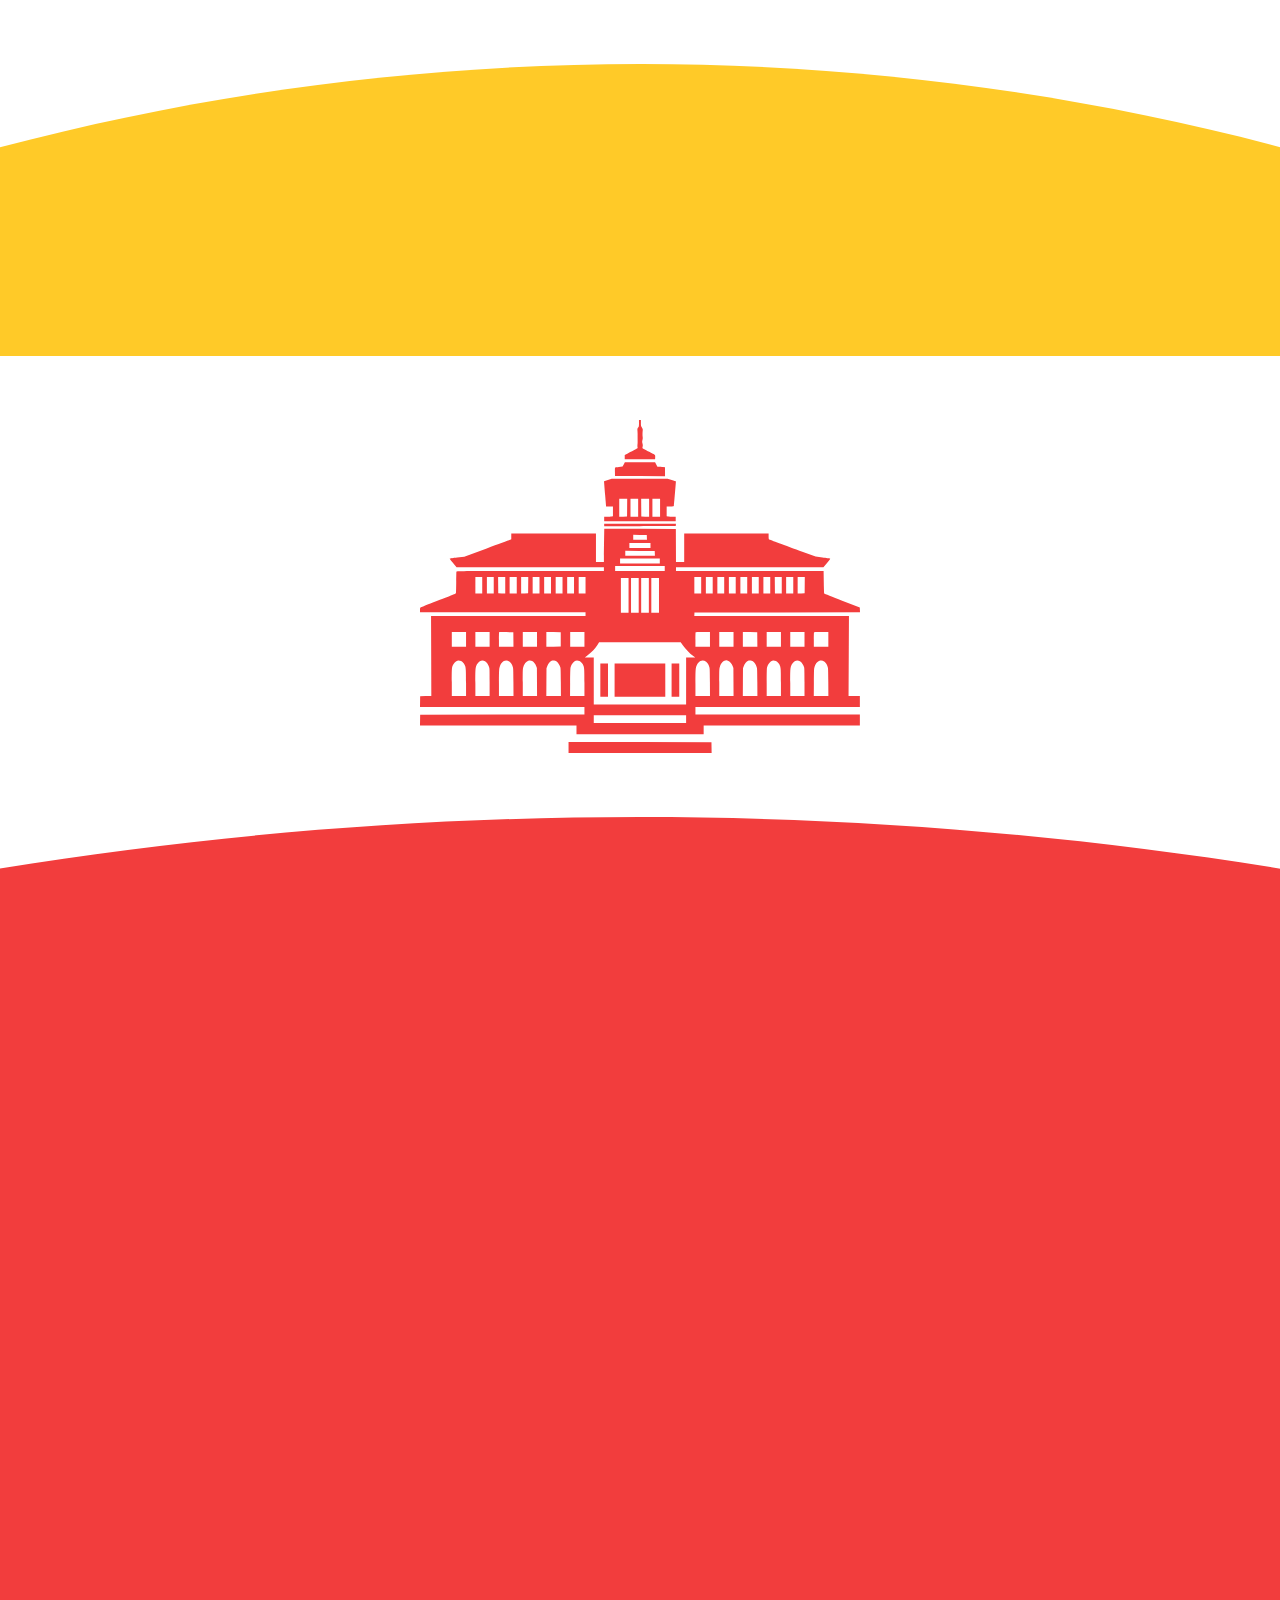
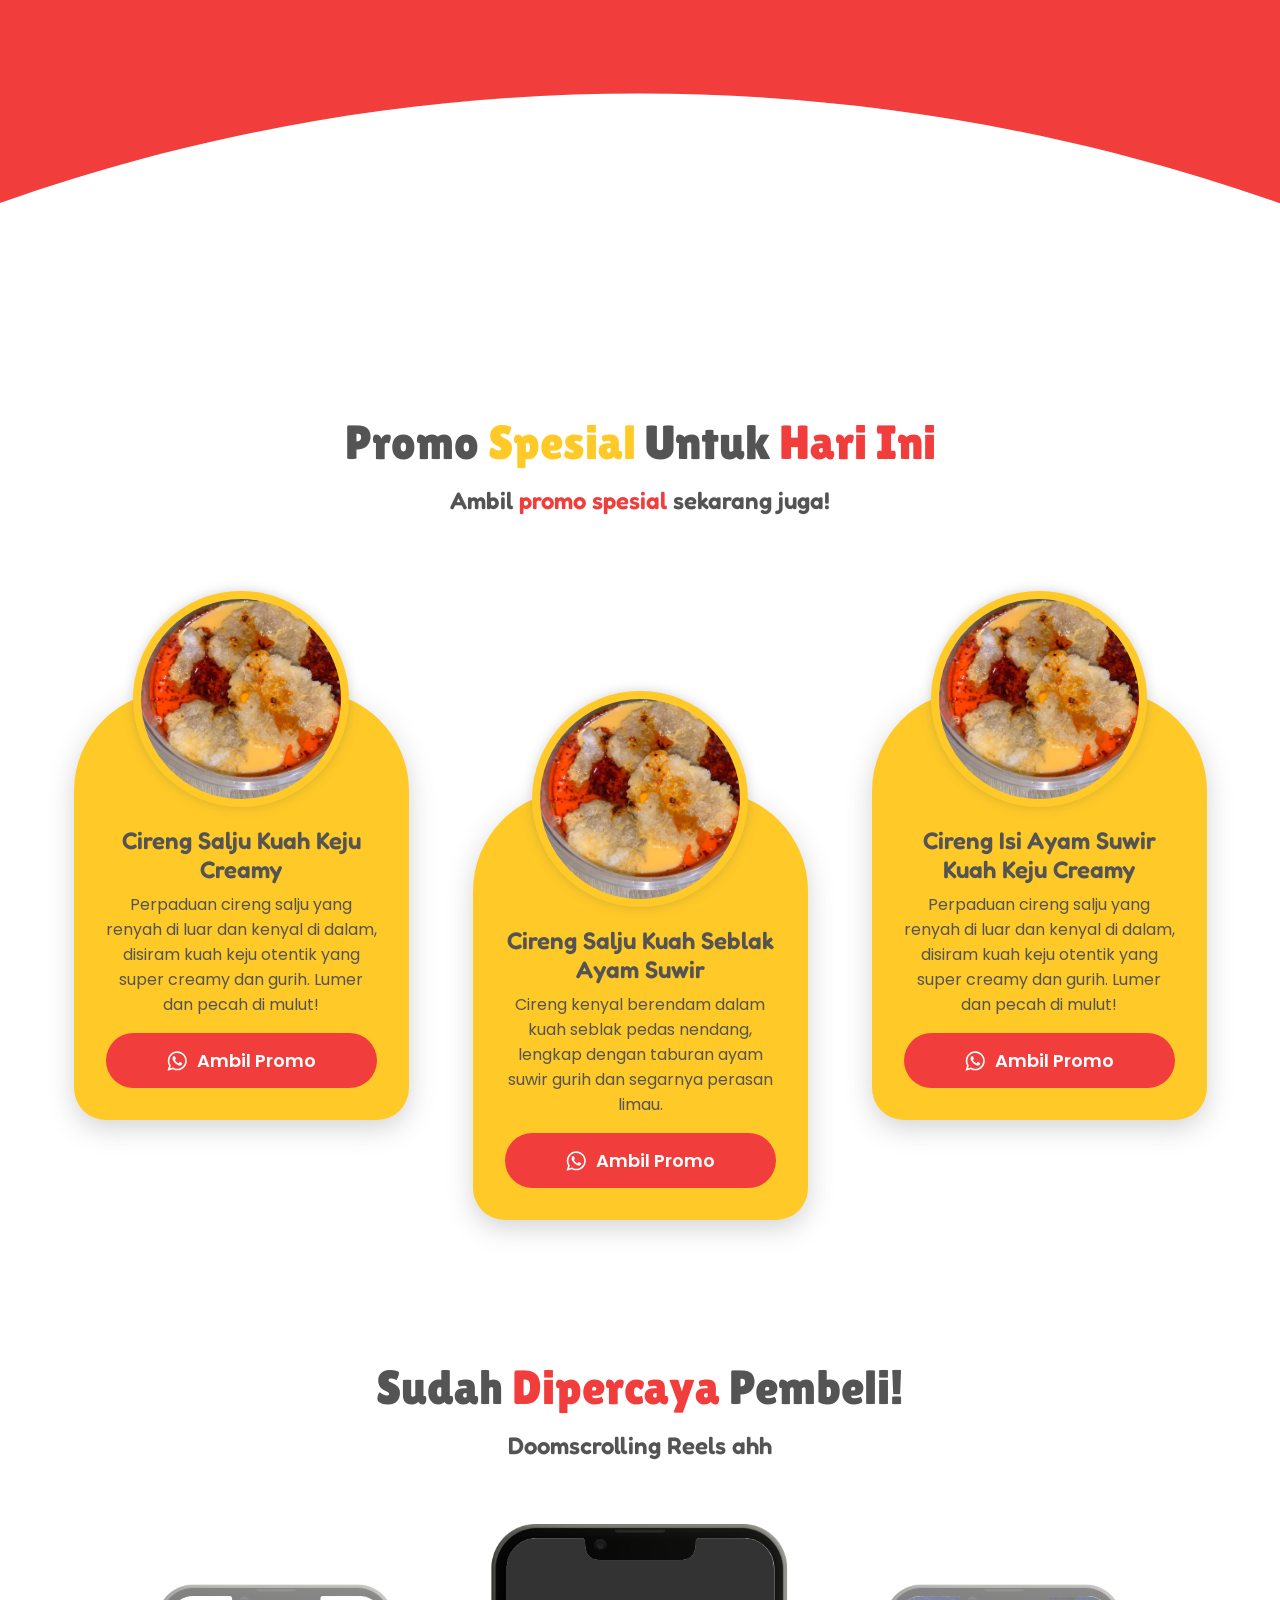
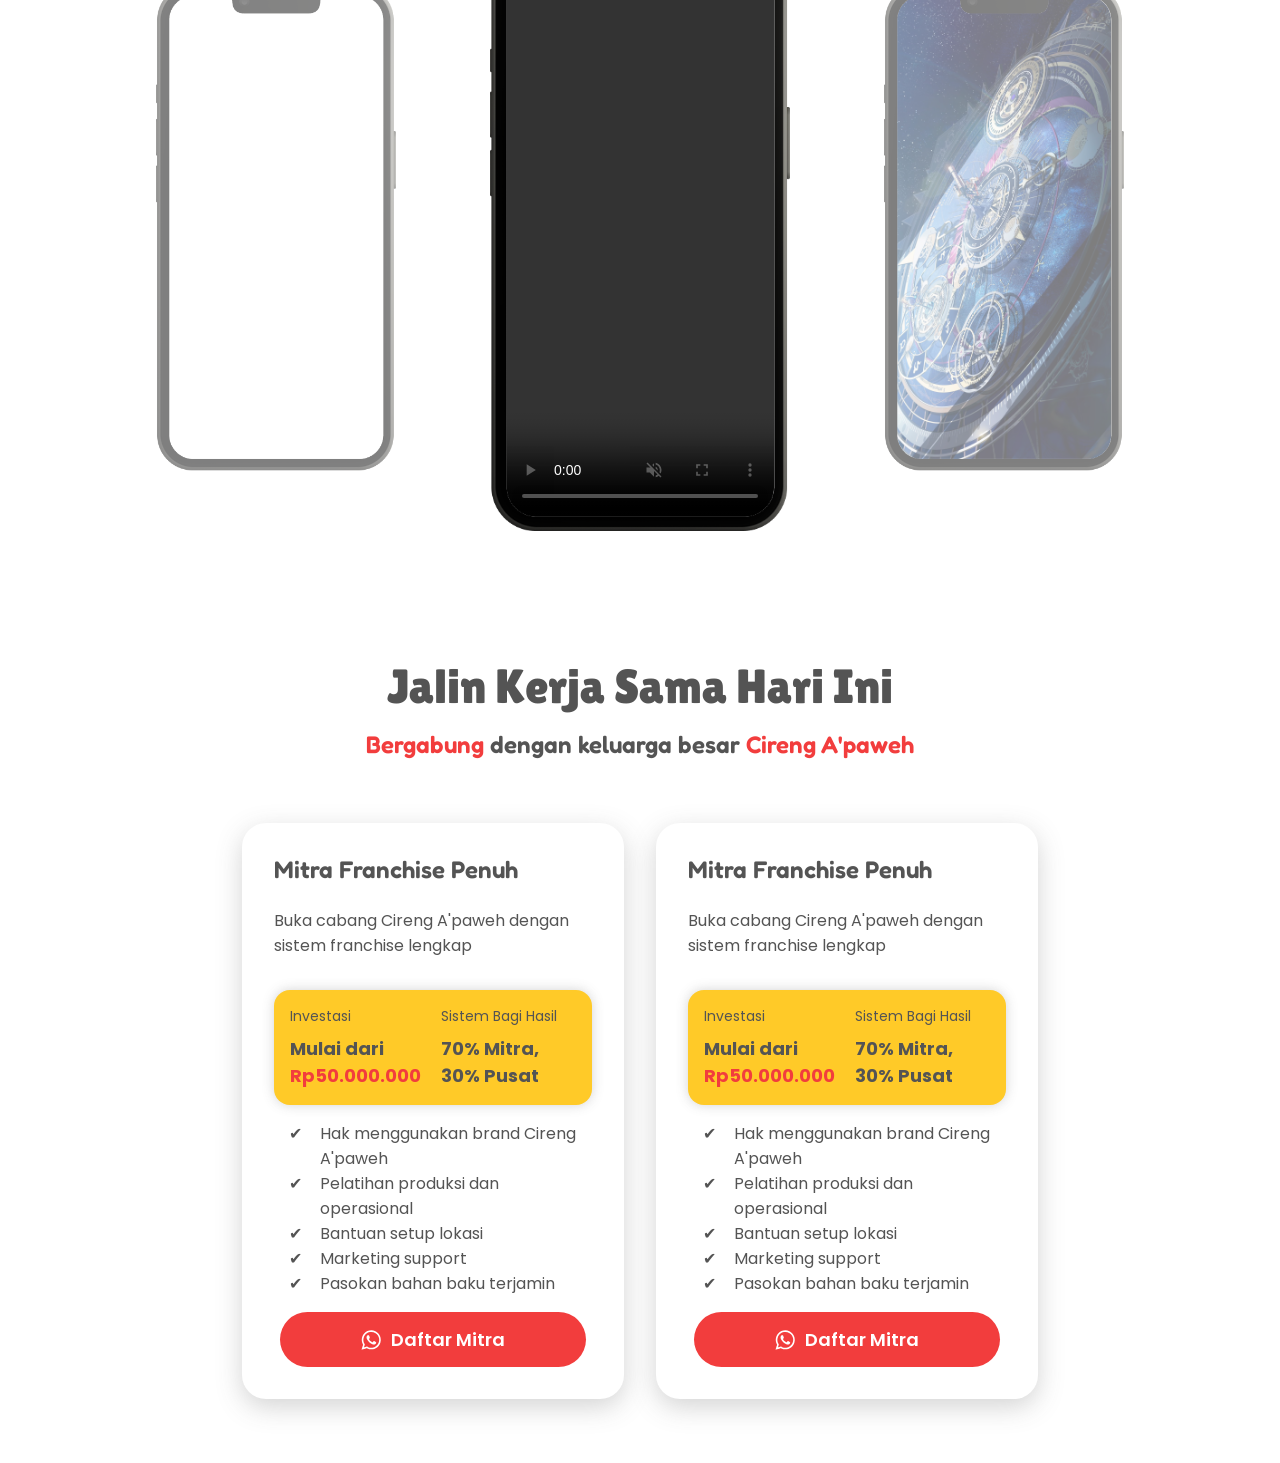
==== arsip/anaqi/index.html @ 83d939f6 "Progress Anaqi" ====
<!DOCTYPE html>
<html lang="en">
<head>
    <meta charset="UTF-8">
    <meta name="viewport" content="width=device-width, initial-scale=1.0">
    <title>Document</title>
    
    <link rel="preconnect" href="https://fonts.googleapis.com">
    <link rel="preconnect" href="https://fonts.gstatic.com" crossorigin>

    <link href="https://fonts.googleapis.com/css2?family=Fredoka:wght@300..700&family=Lilita+One&family=Poppins:ital,wght@0,100;0,200;0,300;0,400;0,500;0,600;0,700;0,800;0,900;1,100;1,200;1,300;1,400;1,500;1,600;1,700;1,800;1,900&display=swap" rel="stylesheet">

    <link rel="stylesheet" href="css/style.css">
</head>
<body>

<header>

</header>

<main>
    <section class="sectionWrapper">
        <img src="assets/yellowbg-vector.svg" alt="" class="sectionPromoBG">
        <img src="assets/gedungsate-vector.svg" alt="" class="gedungSateBG">
        <img src="assets/redbg-vector.svg" alt="" class="sectionPromoBG">
        <div class="sectionHeader">
            <h1>Promo <span class="textYellow">Spesial</span> Untuk <span class="textRed">Hari Ini</span></h1>
            <h3>Ambil <span class="textRed">promo spesial</span> sekarang juga!</h3>
        </div>

        <div class="productCards">
            <div class="productCard">
                <div class="productCardImageContainer">
                    <img src="assets/cireng.jpg" alt="Cireng" class="productCardImage">
                </div>

                <div class="productCardContent">
                    <h3 class="productCardTitle">
                        Cireng Salju Kuah Keju Creamy
                    </h3>
                    <p class="productCardDescription p2">
                        Perpaduan cireng salju yang renyah di luar dan kenyal di dalam, disiram kuah keju otentik yang super creamy dan gurih. Lumer dan pecah di mulut!
                    </p>

                </div>
                <a href="#" class="btn">
                    <span class="btnIcon">
                        <svg enable-background="new 0 0 512 512" id="Layer_1" version="1.1" viewBox="0 0 512 512" xml:space="preserve" xmlns="http://www.w3.org/2000/svg" xmlns:xlink="http://www.w3.org/1999/xlink"><g><path d="M10.8,507.9c6.9-20.7,13.4-40.1,19.9-59.5c6.5-19.2,12.3-38.7,19.7-57.6c3.8-9.6,2.6-16.8-2.2-25.8   c-26.2-48.6-34-100.7-24.9-154.9c7.7-45.9,27.2-86.5,58.7-121C133.9,32.4,198.7,5.2,275.3,8.4c56.1,2.3,105.7,22.8,148,59.9   c39.4,34.5,65.1,77.4,77,128.4c9.6,41.1,8.5,82-3.3,122.5c-15,51.3-43.7,93.6-86.4,125.8c-59.3,44.8-125.8,58.7-198.3,44.6   c-21.8-4.2-42.6-12-62.2-22.6c-3.2-1.7-5.9-2.1-9.4-0.9c-37.2,12-74.5,23.9-111.7,35.8C23.4,503.7,17.7,505.6,10.8,507.9z    M74.1,445.2c2-0.5,2.9-0.7,3.8-1c23.3-7.4,46.6-14.9,70-22.1c2.2-0.7,5.2-0.1,7.3,0.9c10.1,5,19.8,11,30.2,15.4   c42.8,18.1,86.9,21,131.5,8.6c53.2-14.9,94-46.6,121.9-94.5c23.9-41,32.1-85.3,24.7-131.9c-9.4-59.3-39.8-105.9-90.1-139   C329.8,53,281.8,43.3,230.6,51.4c-44.1,7-81.8,27.1-112.9,59.3c-26.7,27.6-44.6,60.2-52.4,97.7c-11.1,53.7-2.9,104.5,26.9,150.8   c6,9.3,5.8,16.4,2.2,25.9C87.1,404.6,81,424.5,74.1,445.2z"/><path d="M389.3,321.8c-0.3,19.3-9.4,34-27.8,43.2c-18.1,9-36.5,11.3-55.4,3.9c-17-6.7-34.2-13.2-50.6-21.3   c-21.6-10.7-39.3-26.7-55.5-44.4c-17.9-19.6-33.1-41.4-45.6-64.7c-8.9-16.5-14.3-34-12.4-53.2c2-20.4,11.5-36.7,27.5-49   c3.2-2.4,8-3.5,12.1-3.9c5.3-0.4,10.6,0.4,15.9,0.8c4.4,0.4,6.8,3.5,8.3,7.1c3.9,9.6,7.4,19.2,11.1,28.9c2.5,6.5,4.4,13.3,7.4,19.6   c3.7,7.8,1.4,14.3-3.4,20.3c-4.1,5.1-8.4,10-13.1,14.4c-3.9,3.7-4.6,7.5-2,12c11.5,20.5,25.5,38.9,44,53.8   c12.2,9.8,25.7,17.1,39.7,23.9c4.1,2,8.1,1.7,11.3-2c6.9-7.9,13.9-15.7,20.7-23.7c4.4-5.1,6.6-6.1,12.5-3.1   c17.1,8.6,34,17.5,51,26.4C389,313,390,316.6,389.3,321.8z"/></g></svg>
                        </span>
                    <span class="btnText">Ambil Promo</span>
                </a>
            </div>

            <div class="productCard productCardMid">
                <div class="productCardImageContainer">
                    <img src="assets/cireng.jpg" alt="Cireng" class="productCardImage">
                </div>

                <div class="productCardContent">
                    <h3 class="productCardTitle">
                        Cireng Salju Kuah Seblak Ayam Suwir
                    </h3>
                    <p class="productCardDescription p2">
                        Cireng kenyal berendam dalam kuah seblak pedas nendang, lengkap dengan taburan ayam suwir gurih dan segarnya perasan limau.
                    </p>

                </div>
                <a href="#" class="btn">
                    <span class="btnIcon">
                        <svg enable-background="new 0 0 512 512" id="Layer_1" version="1.1" viewBox="0 0 512 512" xml:space="preserve" xmlns="http://www.w3.org/2000/svg" xmlns:xlink="http://www.w3.org/1999/xlink"><g><path d="M10.8,507.9c6.9-20.7,13.4-40.1,19.9-59.5c6.5-19.2,12.3-38.7,19.7-57.6c3.8-9.6,2.6-16.8-2.2-25.8   c-26.2-48.6-34-100.7-24.9-154.9c7.7-45.9,27.2-86.5,58.7-121C133.9,32.4,198.7,5.2,275.3,8.4c56.1,2.3,105.7,22.8,148,59.9   c39.4,34.5,65.1,77.4,77,128.4c9.6,41.1,8.5,82-3.3,122.5c-15,51.3-43.7,93.6-86.4,125.8c-59.3,44.8-125.8,58.7-198.3,44.6   c-21.8-4.2-42.6-12-62.2-22.6c-3.2-1.7-5.9-2.1-9.4-0.9c-37.2,12-74.5,23.9-111.7,35.8C23.4,503.7,17.7,505.6,10.8,507.9z    M74.1,445.2c2-0.5,2.9-0.7,3.8-1c23.3-7.4,46.6-14.9,70-22.1c2.2-0.7,5.2-0.1,7.3,0.9c10.1,5,19.8,11,30.2,15.4   c42.8,18.1,86.9,21,131.5,8.6c53.2-14.9,94-46.6,121.9-94.5c23.9-41,32.1-85.3,24.7-131.9c-9.4-59.3-39.8-105.9-90.1-139   C329.8,53,281.8,43.3,230.6,51.4c-44.1,7-81.8,27.1-112.9,59.3c-26.7,27.6-44.6,60.2-52.4,97.7c-11.1,53.7-2.9,104.5,26.9,150.8   c6,9.3,5.8,16.4,2.2,25.9C87.1,404.6,81,424.5,74.1,445.2z"/><path d="M389.3,321.8c-0.3,19.3-9.4,34-27.8,43.2c-18.1,9-36.5,11.3-55.4,3.9c-17-6.7-34.2-13.2-50.6-21.3   c-21.6-10.7-39.3-26.7-55.5-44.4c-17.9-19.6-33.1-41.4-45.6-64.7c-8.9-16.5-14.3-34-12.4-53.2c2-20.4,11.5-36.7,27.5-49   c3.2-2.4,8-3.5,12.1-3.9c5.3-0.4,10.6,0.4,15.9,0.8c4.4,0.4,6.8,3.5,8.3,7.1c3.9,9.6,7.4,19.2,11.1,28.9c2.5,6.5,4.4,13.3,7.4,19.6   c3.7,7.8,1.4,14.3-3.4,20.3c-4.1,5.1-8.4,10-13.1,14.4c-3.9,3.7-4.6,7.5-2,12c11.5,20.5,25.5,38.9,44,53.8   c12.2,9.8,25.7,17.1,39.7,23.9c4.1,2,8.1,1.7,11.3-2c6.9-7.9,13.9-15.7,20.7-23.7c4.4-5.1,6.6-6.1,12.5-3.1   c17.1,8.6,34,17.5,51,26.4C389,313,390,316.6,389.3,321.8z"/></g></svg>
                        </span>
                    <span class="btnText">Ambil Promo</span>
                </a>
            </div>

            <div class="productCard">
                <div class="productCardImageContainer">
                    <img src="assets/cireng.jpg" alt="Cireng" class="productCardImage">
                </div>

                <div class="productCardContent">
                    <h3 class="productCardTitle">
                        Cireng Isi Ayam Suwir Kuah Keju Creamy
                    </h3>
                    <p class="productCardDescription p2">
                        Perpaduan cireng salju yang renyah di luar dan kenyal di dalam, disiram kuah keju otentik yang super creamy dan gurih. Lumer dan pecah di mulut!
                    </p>

                </div>
                <a href="#" class="btn">
                    <span class="btnIcon">
                        <svg enable-background="new 0 0 512 512" id="Layer_1" version="1.1" viewBox="0 0 512 512" xml:space="preserve" xmlns="http://www.w3.org/2000/svg" xmlns:xlink="http://www.w3.org/1999/xlink"><g><path d="M10.8,507.9c6.9-20.7,13.4-40.1,19.9-59.5c6.5-19.2,12.3-38.7,19.7-57.6c3.8-9.6,2.6-16.8-2.2-25.8   c-26.2-48.6-34-100.7-24.9-154.9c7.7-45.9,27.2-86.5,58.7-121C133.9,32.4,198.7,5.2,275.3,8.4c56.1,2.3,105.7,22.8,148,59.9   c39.4,34.5,65.1,77.4,77,128.4c9.6,41.1,8.5,82-3.3,122.5c-15,51.3-43.7,93.6-86.4,125.8c-59.3,44.8-125.8,58.7-198.3,44.6   c-21.8-4.2-42.6-12-62.2-22.6c-3.2-1.7-5.9-2.1-9.4-0.9c-37.2,12-74.5,23.9-111.7,35.8C23.4,503.7,17.7,505.6,10.8,507.9z    M74.1,445.2c2-0.5,2.9-0.7,3.8-1c23.3-7.4,46.6-14.9,70-22.1c2.2-0.7,5.2-0.1,7.3,0.9c10.1,5,19.8,11,30.2,15.4   c42.8,18.1,86.9,21,131.5,8.6c53.2-14.9,94-46.6,121.9-94.5c23.9-41,32.1-85.3,24.7-131.9c-9.4-59.3-39.8-105.9-90.1-139   C329.8,53,281.8,43.3,230.6,51.4c-44.1,7-81.8,27.1-112.9,59.3c-26.7,27.6-44.6,60.2-52.4,97.7c-11.1,53.7-2.9,104.5,26.9,150.8   c6,9.3,5.8,16.4,2.2,25.9C87.1,404.6,81,424.5,74.1,445.2z"/><path d="M389.3,321.8c-0.3,19.3-9.4,34-27.8,43.2c-18.1,9-36.5,11.3-55.4,3.9c-17-6.7-34.2-13.2-50.6-21.3   c-21.6-10.7-39.3-26.7-55.5-44.4c-17.9-19.6-33.1-41.4-45.6-64.7c-8.9-16.5-14.3-34-12.4-53.2c2-20.4,11.5-36.7,27.5-49   c3.2-2.4,8-3.5,12.1-3.9c5.3-0.4,10.6,0.4,15.9,0.8c4.4,0.4,6.8,3.5,8.3,7.1c3.9,9.6,7.4,19.2,11.1,28.9c2.5,6.5,4.4,13.3,7.4,19.6   c3.7,7.8,1.4,14.3-3.4,20.3c-4.1,5.1-8.4,10-13.1,14.4c-3.9,3.7-4.6,7.5-2,12c11.5,20.5,25.5,38.9,44,53.8   c12.2,9.8,25.7,17.1,39.7,23.9c4.1,2,8.1,1.7,11.3-2c6.9-7.9,13.9-15.7,20.7-23.7c4.4-5.1,6.6-6.1,12.5-3.1   c17.1,8.6,34,17.5,51,26.4C389,313,390,316.6,389.3,321.8z"/></g></svg>
                        </span>
                    <span class="btnText">Ambil Promo</span>
                </a>
            </div>
        </div>

    </section>

    <section class="sectionWrapper">
         <div class="sectionHeader">
            <h1>Sudah <span class="textRed">Dipercaya</span> Pembeli!</h1>
            <h3>Doomscrolling Reels ahh</h3>
        </div>

        <div class="videoCards">
            <div class="mockup unfocused">
                <video src="assets/Anaqi Latent Kingdom.mp4" class="screen" muted loop></video>
                <img src="assets/Phone Mockup.png" class="frame">
            </div>

            <div class="mockup">
                <video src="assets/Shoppingcart Speedramp.mp4" class="screen" controls muted loop></video>
                <img src="assets/Phone Mockup.png" class="frame">
            </div>

            <div class="mockup unfocused">
                <img src="assets/peak wallpaper.jpg" class="screen"></img>
                <img src="assets/Phone Mockup.png" class="frame">
            </div>

        </div>
    </section>

    <section class="sectionWrapper">

        <div class="sectionHeader">
            <h1>Jalin Kerja Sama Hari Ini</h1>
            <h3><span class="textRed">Bergabung</span> dengan keluarga besar <span class="textRed">Cireng A'paweh</span></h3>
        </div>
        <div class="partnershipWrapper">
            <div class="partnershipCards">
                <div class="partnershipCard">
                    <div class="partnershipCardHeader">
                        <h3>Mitra Franchise Penuh</h3>
                        <p class="p2">Buka cabang Cireng A'paweh dengan sistem franchise lengkap</p>
                    </div>
                    <div class="partnershipCardPrice">
                        <div>
                            <p class="caption-label">Investasi</p>
                            <p class="p1"><b>Mulai dari <span class="textRed">Rp50.000.000</span></b></p>
                        </div>
                        <div>
                            <p class="caption-label">Sistem Bagi Hasil</p>
                            <p class="p1"><b>70% Mitra, 30% Pusat</b></p>
                        </div>
                    </div>
                    <div class="partnershipCardList">
                        <ul>
                            <li>Hak menggunakan brand Cireng A'paweh</li>
                            <li>Pelatihan produksi dan operasional</li>
                            <li>Bantuan setup lokasi</li>
                            <li>Marketing support</li>
                            <li>Pasokan bahan baku terjamin</li>
                        </ul>
                    </div>
                    <a href="#" class="btn btnPartnership">
                        <span class="btnIcon">
                            <svg enable-background="new 0 0 512 512" id="Layer_1" version="1.1" viewBox="0 0 512 512" xml:space="preserve" xmlns="http://www.w3.org/2000/svg" xmlns:xlink="http://www.w3.org/1999/xlink"><g><path d="M10.8,507.9c6.9-20.7,13.4-40.1,19.9-59.5c6.5-19.2,12.3-38.7,19.7-57.6c3.8-9.6,2.6-16.8-2.2-25.8   c-26.2-48.6-34-100.7-24.9-154.9c7.7-45.9,27.2-86.5,58.7-121C133.9,32.4,198.7,5.2,275.3,8.4c56.1,2.3,105.7,22.8,148,59.9   c39.4,34.5,65.1,77.4,77,128.4c9.6,41.1,8.5,82-3.3,122.5c-15,51.3-43.7,93.6-86.4,125.8c-59.3,44.8-125.8,58.7-198.3,44.6   c-21.8-4.2-42.6-12-62.2-22.6c-3.2-1.7-5.9-2.1-9.4-0.9c-37.2,12-74.5,23.9-111.7,35.8C23.4,503.7,17.7,505.6,10.8,507.9z    M74.1,445.2c2-0.5,2.9-0.7,3.8-1c23.3-7.4,46.6-14.9,70-22.1c2.2-0.7,5.2-0.1,7.3,0.9c10.1,5,19.8,11,30.2,15.4   c42.8,18.1,86.9,21,131.5,8.6c53.2-14.9,94-46.6,121.9-94.5c23.9-41,32.1-85.3,24.7-131.9c-9.4-59.3-39.8-105.9-90.1-139   C329.8,53,281.8,43.3,230.6,51.4c-44.1,7-81.8,27.1-112.9,59.3c-26.7,27.6-44.6,60.2-52.4,97.7c-11.1,53.7-2.9,104.5,26.9,150.8   c6,9.3,5.8,16.4,2.2,25.9C87.1,404.6,81,424.5,74.1,445.2z"/><path d="M389.3,321.8c-0.3,19.3-9.4,34-27.8,43.2c-18.1,9-36.5,11.3-55.4,3.9c-17-6.7-34.2-13.2-50.6-21.3   c-21.6-10.7-39.3-26.7-55.5-44.4c-17.9-19.6-33.1-41.4-45.6-64.7c-8.9-16.5-14.3-34-12.4-53.2c2-20.4,11.5-36.7,27.5-49   c3.2-2.4,8-3.5,12.1-3.9c5.3-0.4,10.6,0.4,15.9,0.8c4.4,0.4,6.8,3.5,8.3,7.1c3.9,9.6,7.4,19.2,11.1,28.9c2.5,6.5,4.4,13.3,7.4,19.6   c3.7,7.8,1.4,14.3-3.4,20.3c-4.1,5.1-8.4,10-13.1,14.4c-3.9,3.7-4.6,7.5-2,12c11.5,20.5,25.5,38.9,44,53.8   c12.2,9.8,25.7,17.1,39.7,23.9c4.1,2,8.1,1.7,11.3-2c6.9-7.9,13.9-15.7,20.7-23.7c4.4-5.1,6.6-6.1,12.5-3.1   c17.1,8.6,34,17.5,51,26.4C389,313,390,316.6,389.3,321.8z"/></g></svg>
                            </span>
                        <span class="btnText">Daftar Mitra</span>
                    </a>
                </div>
            </div>

            <div class="partnershipCard">
                    <div class="partnershipCardHeader">
                        <h3>Mitra Franchise Penuh</h3>
                        <p class="p2">Buka cabang Cireng A'paweh dengan sistem franchise lengkap</p>
                    </div>
                    <div class="partnershipCardPrice">
                        <div>
                            <p class="caption-label">Investasi</p>
                            <p class="p1"><b>Mulai dari <span class="textRed">Rp50.000.000</span></b></p>
                        </div>
                        <div>
                            <p class="caption-label">Sistem Bagi Hasil</p>
                            <p class="p1"><b>70% Mitra, 30% Pusat</b></p>
                        </div>
                    </div>
                    <div class="partnershipCardList">
                        <ul>
                            <li>Hak menggunakan brand Cireng A'paweh</li>
                            <li>Pelatihan produksi dan operasional</li>
                            <li>Bantuan setup lokasi</li>
                            <li>Marketing support</li>
                            <li>Pasokan bahan baku terjamin</li>
                        </ul>
                    </div>
                    <a href="#" class="btn btnPartnership">
                        <span class="btnIcon">
                            <svg enable-background="new 0 0 512 512" id="Layer_1" version="1.1" viewBox="0 0 512 512" xml:space="preserve" xmlns="http://www.w3.org/2000/svg" xmlns:xlink="http://www.w3.org/1999/xlink"><g><path d="M10.8,507.9c6.9-20.7,13.4-40.1,19.9-59.5c6.5-19.2,12.3-38.7,19.7-57.6c3.8-9.6,2.6-16.8-2.2-25.8   c-26.2-48.6-34-100.7-24.9-154.9c7.7-45.9,27.2-86.5,58.7-121C133.9,32.4,198.7,5.2,275.3,8.4c56.1,2.3,105.7,22.8,148,59.9   c39.4,34.5,65.1,77.4,77,128.4c9.6,41.1,8.5,82-3.3,122.5c-15,51.3-43.7,93.6-86.4,125.8c-59.3,44.8-125.8,58.7-198.3,44.6   c-21.8-4.2-42.6-12-62.2-22.6c-3.2-1.7-5.9-2.1-9.4-0.9c-37.2,12-74.5,23.9-111.7,35.8C23.4,503.7,17.7,505.6,10.8,507.9z    M74.1,445.2c2-0.5,2.9-0.7,3.8-1c23.3-7.4,46.6-14.9,70-22.1c2.2-0.7,5.2-0.1,7.3,0.9c10.1,5,19.8,11,30.2,15.4   c42.8,18.1,86.9,21,131.5,8.6c53.2-14.9,94-46.6,121.9-94.5c23.9-41,32.1-85.3,24.7-131.9c-9.4-59.3-39.8-105.9-90.1-139   C329.8,53,281.8,43.3,230.6,51.4c-44.1,7-81.8,27.1-112.9,59.3c-26.7,27.6-44.6,60.2-52.4,97.7c-11.1,53.7-2.9,104.5,26.9,150.8   c6,9.3,5.8,16.4,2.2,25.9C87.1,404.6,81,424.5,74.1,445.2z"/><path d="M389.3,321.8c-0.3,19.3-9.4,34-27.8,43.2c-18.1,9-36.5,11.3-55.4,3.9c-17-6.7-34.2-13.2-50.6-21.3   c-21.6-10.7-39.3-26.7-55.5-44.4c-17.9-19.6-33.1-41.4-45.6-64.7c-8.9-16.5-14.3-34-12.4-53.2c2-20.4,11.5-36.7,27.5-49   c3.2-2.4,8-3.5,12.1-3.9c5.3-0.4,10.6,0.4,15.9,0.8c4.4,0.4,6.8,3.5,8.3,7.1c3.9,9.6,7.4,19.2,11.1,28.9c2.5,6.5,4.4,13.3,7.4,19.6   c3.7,7.8,1.4,14.3-3.4,20.3c-4.1,5.1-8.4,10-13.1,14.4c-3.9,3.7-4.6,7.5-2,12c11.5,20.5,25.5,38.9,44,53.8   c12.2,9.8,25.7,17.1,39.7,23.9c4.1,2,8.1,1.7,11.3-2c6.9-7.9,13.9-15.7,20.7-23.7c4.4-5.1,6.6-6.1,12.5-3.1   c17.1,8.6,34,17.5,51,26.4C389,313,390,316.6,389.3,321.8z"/></g></svg>
                            </span>
                        <span class="btnText">Daftar Mitra</span>
                    </a>
            </div>
        </div>
    </section>
</main>
    
</body>
</html>
---- arsip/anaqi/css/style.css ----
body {
    margin: 0;
    font-family: 'Poppins', sans-serif;
    color: #545454;
}

h1, h2 {
    font-family: 'Lilita One', sans-serif;
}

h3, h4 {
    font-family: 'Fredoka', sans-serif;
}

h1 {
    font-size: 48px;
    font-weight: 400;
}

h3 {
    font-size: 24px;
    font-weight: 600;
    margin: 0;
}

.p1 {
    font-size: 18px;
    font-weight: 500;
    margin: 0;
}

.p2 {
    font-size: 16px;
    font-weight: normal;
}

.caption-label {
    font-size: 14px;
    font-weight: normal;
    margin: 0;
}

.textRed {
    color: #f23d3d;
}

.textYellow {
    color: #ffca28;
}

/* PROMO SECTIONS */

.btn {
    display: inline-flex;
    align-items: center;
    justify-content: center;
    gap: 10px;
    padding: 14px 24px;
    border-radius: 999px;
    background: #f23d3d;
    color: white;
    text-decoration: none;
    font-weight: bold;
}

.btnIcon {
    fill: white;
    width: 20px;
    height: 20px;
}

.btnText {
    font-family: 'Poppins', sans-serif;
    font-size: 18px;
    font-weight: 600;
}

.sectionWrapper {
    display: flex;
    position: relative;
    padding: 64px 0;
    flex-direction: column;
    align-items: center;
    gap: 64px;
    flex-shrink: 0;
}

.background {
    position: absolute;
    width: 100%;
    left: 0;
    pointer-events: none;
}

.bgYellow {
    top: 80px;
    z-index: 1;
}



.gedungSateBG {
    width: 440px;
    display: block;
}

.sectionHeader {
    display: flex;
    flex-direction: column;
    gap: 16px;
    justify-content: center;
    align-self: center;
    align-items: center;
}

.sectionHeader h1, .sectionHeader .p2 {
    margin: 0;
}

.productCards {
    display: flex;
    flex-direction: row;
    margin: 112px auto;
    gap: 64px;
    justify-content: center;
}

.productCard {
    display: flex;
    flex-direction: column;
    gap: 16px;
    width: 271px;
    padding: 135px 32px 32px;
    background: #FFCA28;
    border-radius: 100px 100px 32px 32px;
    text-align: center;
    position: relative;
    box-shadow: 0 8px 26px 0 rgba(84, 84, 84, 0.25);
}

.productCardMid {
    transform: translateY(100px);
}

.productCardImageContainer {
    position: absolute;
    top: -100px;
    left: 50%;
    transform: translateX(-50%);
    width: 200px;
    height: 200px;
    border-radius: 50%;
    background: #FFCA28;
    padding: 8px;
    box-shadow: 0 0 12px 0 rgba(84, 84, 84, 0.25);
}

.productCardImage {
    width: 100%;
    height: 100%;
    object-fit: cover;
    border-radius: 50%;
}

.productCardContent {
    display: flex;
    flex-direction: column;
    gap: 8px;
}

.productCardTitle {
    margin: 0;
}

.productCardDescription {
    width: 271px;
    margin: 0;
}

/* REELS SECTION */

/* .phoneFrame {
    border: 20px 22px 20px 24px;
    border-image-source: url("assets/Phone Mockup.png");
    border-image-repeat: round;
    width: fit-content;
} */

.videoCards {
    display: flex;
    flex-direction: row;
    gap: 64px;
    justify-content: center;
}

.mockup {
    position: relative;
    width: 300px;
}

.unfocused {
    opacity: 50%;
    transform: scale(0.8);
    transform-origin: center;
}

.screen {
    position: absolute;
    top: 14px;
    left: 16px;
    width: 268px;
    height: 580px;
    object-fit: cover;
    border-radius: 30px;
    z-index: 1;
}

.frame {
    position: relative;
    width: 100%;
    display: block;
    z-index: 2;
    pointer-events: none;
}

/* PARTNERSHIP SECTION */

.partnershipWrapper {
    display: flex;
    width: 1200px;
    justify-content: center;
    align-items: center;
    gap: 32px;
}

.partnershipCards {
    display: flex;
    flex-direction: row;
    gap: 64px;
    justify-content: center;
}

.partnershipCard {
    display: flex;
    width: 318px;
    padding: 32px;
    flex-direction: column;
    justify-content: center;
    align-items: center;
    gap: 16px;
    flex-shrink: 0;
    border-radius: 24px;
    background: #FFF;

    box-shadow: 0 8px 26px 0 rgba(84, 84, 84, 0.25);
}

.partnershipCardHeader {
    display: flex;
    flex-direction: column;
    align-items: flex-start;
    gap: 8px;
    align-self: stretch;
    
}

.partnershipCardPrice {
    display: flex;
    padding: 16px;
    align-items: flex-start;
    gap: 16px;
    align-self: stretch;
    border-radius: 16px;
    background: #FFCA28;

    box-shadow: 0 0 12px 0 rgba(84, 84, 84, 0.25);
}

.partnershipCardPrice div {
    display: flex;
    flex-direction: column;
    align-items: flex-start;
    gap: 8px;
    flex: 1 0 0;
    align-self: stretch;
}

.partnershipCardList {
    display: flex;
    flex-direction: column;
    align-items: flex-start;
    padding-left: 32px;
    gap: 8px;
    align-self: stretch;
}

.partnershipCardList ul {
    margin: 0;
    padding: 0;
}

.partnershipCardList li {
    list-style-type: "✔ ";
    /* list-style-image: url(assets/check.svg); */
    position: relative;
    padding-left: 14px;
}

.btnPartnership {
    display: flex;
    width: 258px;
}
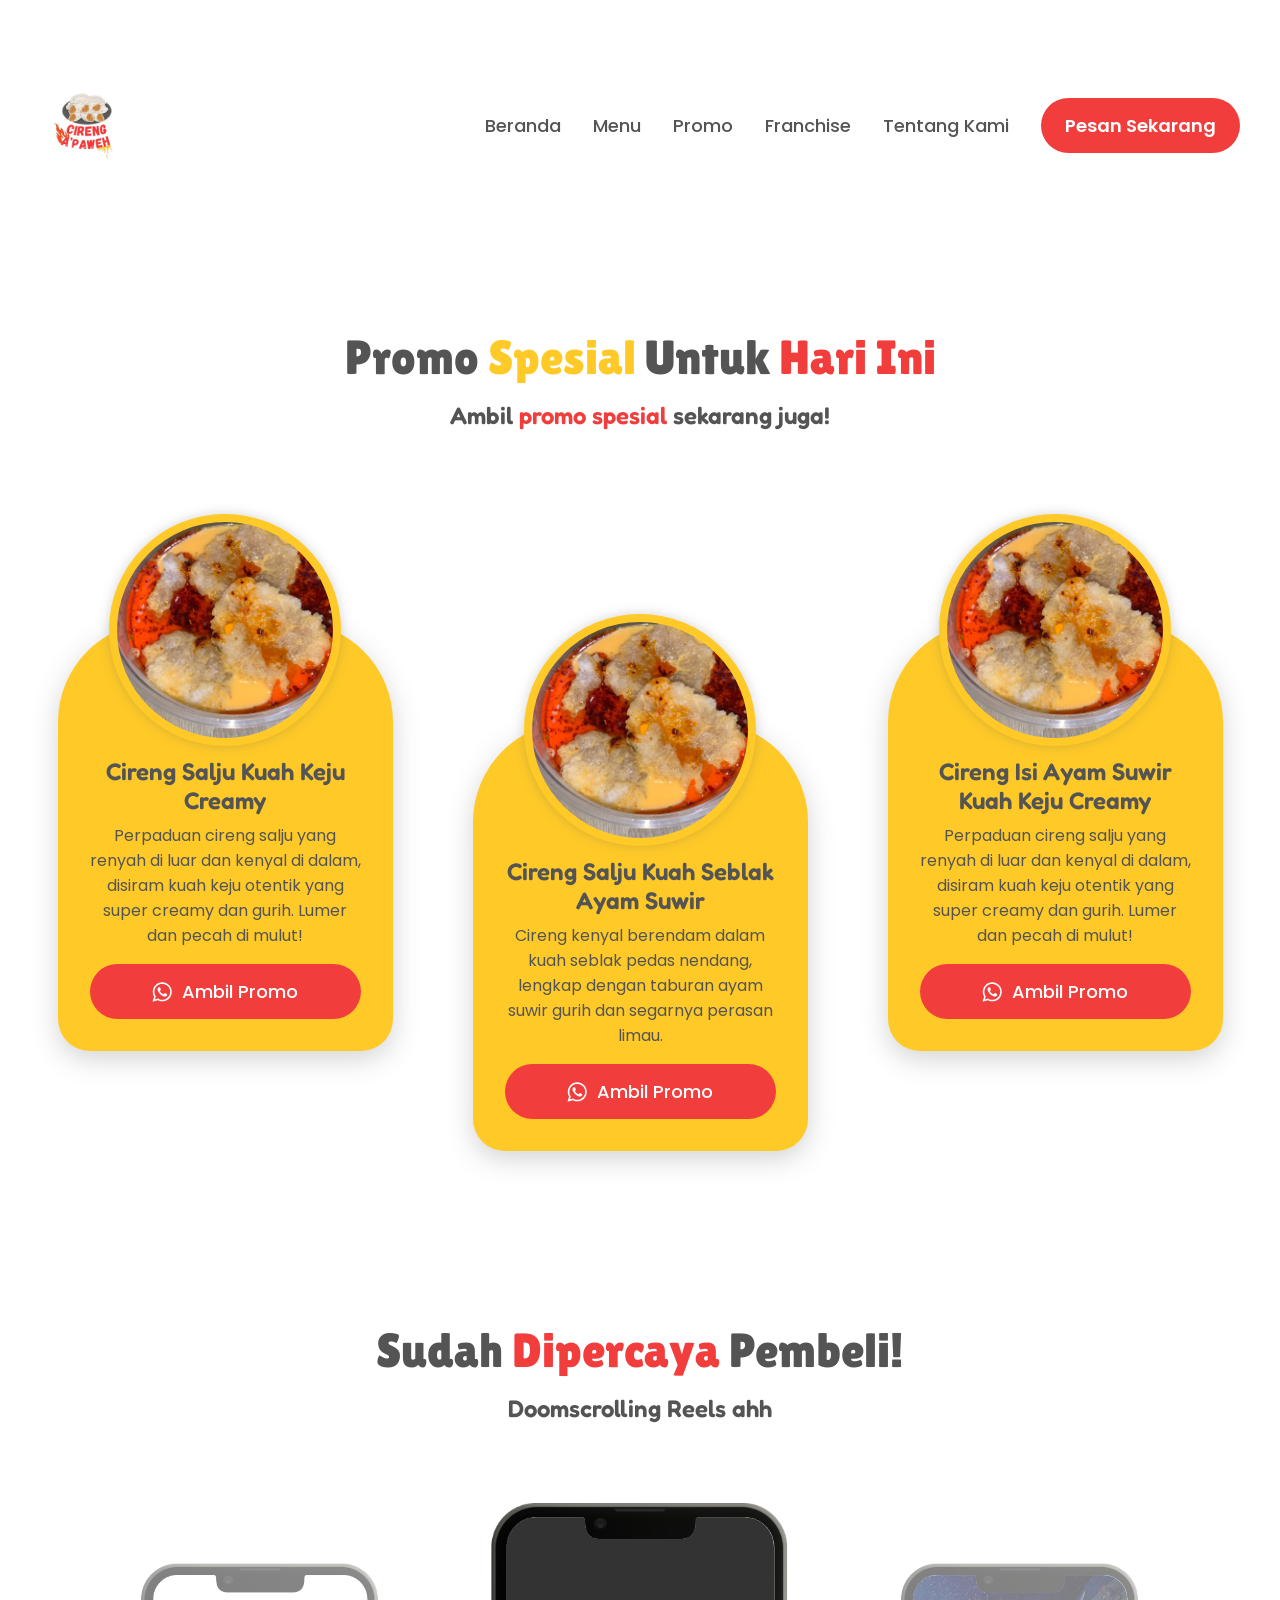
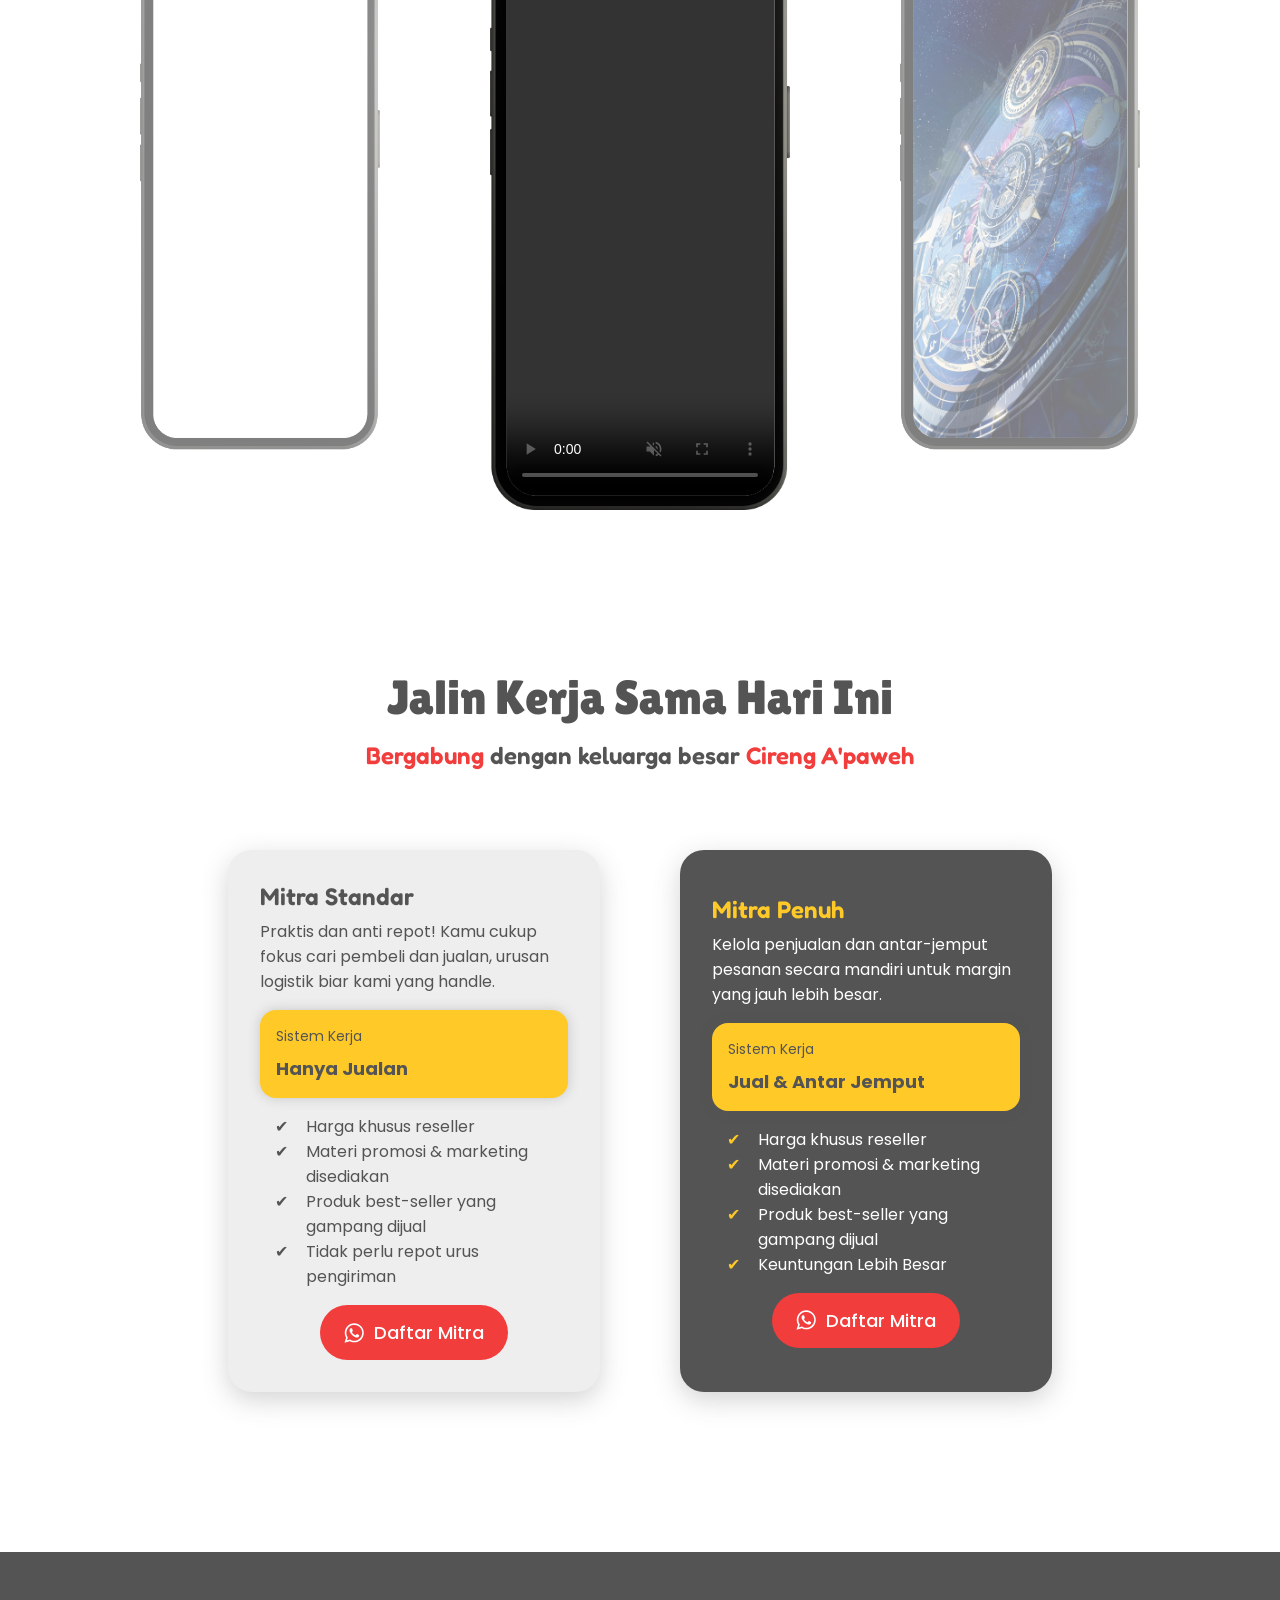
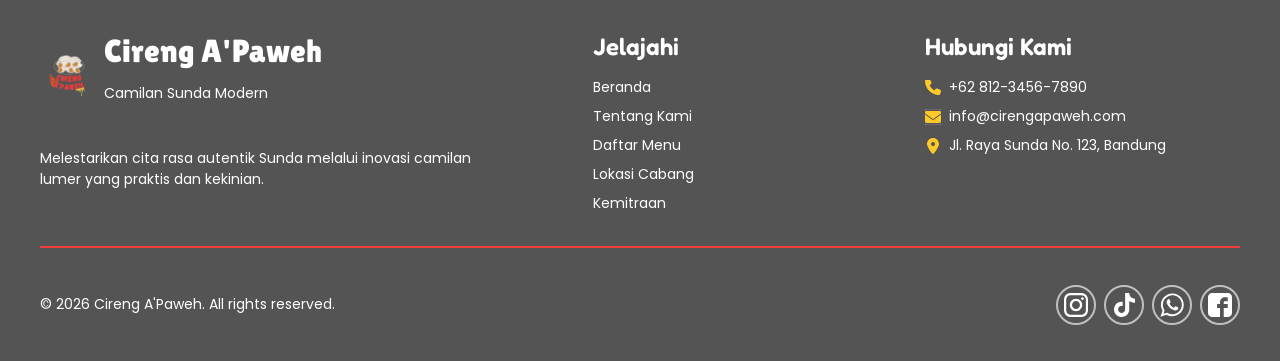
==== commit 86a8cecd: "anaqi | add responsive, navbar, dan footer" ====
--- a/arsip/anaqi/index.html
+++ b/arsip/anaqi/index.html
@@ -3,7 +3,7 @@
 <head>
     <meta charset="UTF-8">
     <meta name="viewport" content="width=device-width, initial-scale=1.0">
-    <title>Document</title>
+    <title>Cireng A'paweh</title>
     
     <link rel="preconnect" href="https://fonts.googleapis.com">
     <link rel="preconnect" href="https://fonts.gstatic.com" crossorigin>
@@ -12,20 +12,35 @@
 
     <link rel="stylesheet" href="css/style.css">
 </head>
-<body>
-
-<header>
-
-</header>
-
+<body class="bodyMain">
 <main>
+    <section class="navbar">
+        <a href="#" class="logo">
+            <img src="assets/icon/icon.png" alt="Logo Cireng A'paweh" class="logoImage">
+        </a>
+
+        <button class="burgerMenu" type="button" aria-label="Toggle menu">
+            <img src="assets/icon/burger-menu.svg" alt="" class="burgerMenuIcon">
+        </button>
+
+        <div class="navBarLinks">
+            <nav class="navLinks">
+                <a href="#" class="navLink">Beranda</a>
+                <a href="#" class="navLink">Menu</a>
+                <a href="#" class="navLink">Promo</a>
+                <a href="#" class="navLink">Franchise</a>
+                <a href="#" class="navLink">Tentang Kami</a>
+            </nav>
+            <div class="navActions">
+                <button class="btn btnPrimary">Pesan Sekarang</button>
+            </div>
+        </div>
+    </section>
+
     <section class="sectionWrapper">
-        <img src="assets/yellowbg-vector.svg" alt="" class="sectionPromoBG">
-        <img src="assets/gedungsate-vector.svg" alt="" class="gedungSateBG">
-        <img src="assets/redbg-vector.svg" alt="" class="sectionPromoBG">
         <div class="sectionHeader">
-            <h1>Promo <span class="textYellow">Spesial</span> Untuk <span class="textRed">Hari Ini</span></h1>
-            <h3>Ambil <span class="textRed">promo spesial</span> sekarang juga!</h3>
+            <h1 class="displayH1">Promo <span class="textYellow">Spesial</span> Untuk <span class="textRed">Hari Ini</span></h1>
+            <h3 class="subH3">Ambil <span class="textRed">promo spesial</span> sekarang juga!</h3>
         </div>
 
         <div class="productCards">
@@ -35,10 +50,10 @@
                 </div>
 
                 <div class="productCardContent">
-                    <h3 class="productCardTitle">
+                    <h3 class="productCardTitle subH3">
                         Cireng Salju Kuah Keju Creamy
                     </h3>
-                    <p class="productCardDescription p2">
+                    <p class="productCardDescription bodyMain">
                         Perpaduan cireng salju yang renyah di luar dan kenyal di dalam, disiram kuah keju otentik yang super creamy dan gurih. Lumer dan pecah di mulut!
                     </p>
 
@@ -57,10 +72,10 @@
                 </div>
 
                 <div class="productCardContent">
-                    <h3 class="productCardTitle">
+                    <h3 class="productCardTitle subH3">
                         Cireng Salju Kuah Seblak Ayam Suwir
                     </h3>
-                    <p class="productCardDescription p2">
+                    <p class="productCardDescription bodyMain">
                         Cireng kenyal berendam dalam kuah seblak pedas nendang, lengkap dengan taburan ayam suwir gurih dan segarnya perasan limau.
                     </p>
 
@@ -79,10 +94,10 @@
                 </div>
 
                 <div class="productCardContent">
-                    <h3 class="productCardTitle">
+                    <h3 class="productCardTitle subH3">
                         Cireng Isi Ayam Suwir Kuah Keju Creamy
                     </h3>
-                    <p class="productCardDescription p2">
+                    <p class="productCardDescription bodyMain">
                         Perpaduan cireng salju yang renyah di luar dan kenyal di dalam, disiram kuah keju otentik yang super creamy dan gurih. Lumer dan pecah di mulut!
                     </p>
 
@@ -100,8 +115,8 @@
 
     <section class="sectionWrapper">
          <div class="sectionHeader">
-            <h1>Sudah <span class="textRed">Dipercaya</span> Pembeli!</h1>
-            <h3>Doomscrolling Reels ahh</h3>
+            <h1 class="displayH1">Sudah <span class="textRed">Dipercaya</span> Pembeli!</h1>
+            <h3 class="subH3">Doomscrolling Reels ahh</h3>
         </div>
 
         <div class="videoCards">
@@ -126,33 +141,28 @@
     <section class="sectionWrapper">
 
         <div class="sectionHeader">
-            <h1>Jalin Kerja Sama Hari Ini</h1>
-            <h3><span class="textRed">Bergabung</span> dengan keluarga besar <span class="textRed">Cireng A'paweh</span></h3>
+            <h1 class="displayH1">Jalin Kerja Sama Hari Ini</h1>
+            <h3 class="subH3"><span class="textRed">Bergabung</span> dengan keluarga besar <span class="textRed">Cireng A'paweh</span></h3>
         </div>
         <div class="partnershipWrapper">
             <div class="partnershipCards">
-                <div class="partnershipCard">
+                <div class="partnershipCard partnershipCardStandard">
                     <div class="partnershipCardHeader">
-                        <h3>Mitra Franchise Penuh</h3>
-                        <p class="p2">Buka cabang Cireng A'paweh dengan sistem franchise lengkap</p>
+                        <h3 class="subH3">Mitra Standar</h3>
+                        <p class="bodyMain">Praktis dan anti repot! Kamu cukup fokus cari pembeli dan jualan, urusan logistik biar kami yang handle.</p>
                     </div>
                     <div class="partnershipCardPrice">
                         <div>
-                            <p class="caption-label">Investasi</p>
-                            <p class="p1"><b>Mulai dari <span class="textRed">Rp50.000.000</span></b></p>
-                        </div>
-                        <div>
-                            <p class="caption-label">Sistem Bagi Hasil</p>
-                            <p class="p1"><b>70% Mitra, 30% Pusat</b></p>
+                            <p class="caption">Sistem Kerja</p>
+                            <p class="bodyLg"><b>Hanya Jualan</b></p>
                         </div>
                     </div>
                     <div class="partnershipCardList">
                         <ul>
-                            <li>Hak menggunakan brand Cireng A'paweh</li>
-                            <li>Pelatihan produksi dan operasional</li>
-                            <li>Bantuan setup lokasi</li>
-                            <li>Marketing support</li>
-                            <li>Pasokan bahan baku terjamin</li>
+                            <li>Harga khusus reseller</li>
+                            <li>Materi promosi & marketing disediakan</li>
+                            <li>Produk best-seller yang gampang dijual</li>
+                            <li>Tidak perlu repot urus pengiriman</li>
                         </ul>
                     </div>
                     <a href="#" class="btn btnPartnership">
@@ -162,30 +172,24 @@
                         <span class="btnText">Daftar Mitra</span>
                     </a>
                 </div>
-            </div>
-
-            <div class="partnershipCard">
+
+                <div class="partnershipCard partnershipCardFull">
                     <div class="partnershipCardHeader">
-                        <h3>Mitra Franchise Penuh</h3>
-                        <p class="p2">Buka cabang Cireng A'paweh dengan sistem franchise lengkap</p>
+                        <h3 class="subH3">Mitra Penuh</h3>
+                        <p class="bodyMain">Kelola penjualan dan antar-jemput pesanan secara mandiri untuk margin yang jauh lebih besar.</p>
                     </div>
                     <div class="partnershipCardPrice">
                         <div>
-                            <p class="caption-label">Investasi</p>
-                            <p class="p1"><b>Mulai dari <span class="textRed">Rp50.000.000</span></b></p>
-                        </div>
-                        <div>
-                            <p class="caption-label">Sistem Bagi Hasil</p>
-                            <p class="p1"><b>70% Mitra, 30% Pusat</b></p>
+                            <p class="caption">Sistem Kerja</p>
+                            <p class="bodyLg"><b>Jual & Antar Jemput</b></p>
                         </div>
                     </div>
                     <div class="partnershipCardList">
                         <ul>
-                            <li>Hak menggunakan brand Cireng A'paweh</li>
-                            <li>Pelatihan produksi dan operasional</li>
-                            <li>Bantuan setup lokasi</li>
-                            <li>Marketing support</li>
-                            <li>Pasokan bahan baku terjamin</li>
+                            <li>Harga khusus reseller</li>
+                            <li>Materi promosi & marketing disediakan</li>
+                            <li>Produk best-seller yang gampang dijual</li>
+                            <li>Keuntungan Lebih Besar</li>
                         </ul>
                     </div>
                     <a href="#" class="btn btnPartnership">
@@ -194,10 +198,62 @@
                             </span>
                         <span class="btnText">Daftar Mitra</span>
                     </a>
-            </div>
-        </div>
-    </section>
+                </div>
+            </div>
+        </div>
+    </section>
+
+    <footer class="siteFooterSection">
+        <div class="footerWrapper">
+            <div class="footerContents">
+                <div class="footerCompany">
+                    <div class="footerBrand">
+                        <img src="assets/icon/icon.png" alt="Cireng A'Paweh" class="footerLogo">
+                        <div class="footerBrandText">
+                            <h2 class="displayH2">Cireng A'Paweh</h2>
+                            <p class="caption">Camilan Sunda Modern</p>
+                        </div>
+                    </div>
+                    <p class="caption">Melestarikan cita rasa autentik Sunda melalui inovasi camilan lumer yang praktis dan kekinian.</p>
+                </div>
+
+                <div class="footerLinks">
+                    <h3 class="subH3">Jelajahi</h3>
+                    <nav class="footerNav">
+                        <a href="#" class="footerLink caption">Beranda</a>
+                        <a href="#" class="footerLink caption">Tentang Kami</a>
+                        <a href="#" class="footerLink caption">Daftar Menu</a>
+                        <a href="#" class="footerLink caption">Lokasi Cabang</a>
+                        <a href="#" class="footerLink caption">Kemitraan</a>
+                    </nav>
+                </div>
+
+                <div class="footerContact">
+                    <h3 class="subH3">Hubungi Kami</h3>
+                    <ul class="footerContactList">
+                        <li><img src="assets/icon/icon-phone.svg" alt="Phone" class="footerContactIcon"><span class="caption">+62 812-3456-7890</span></li>
+                        <li><img src="assets/icon/icon-email.svg" alt="Email" class="footerContactIcon"><span class="caption">info@cirengapaweh.com</span></li>
+                        <li><img src="assets/icon/icon-location.svg" alt="Location" class="footerContactIcon"><span class="caption">Jl. Raya Sunda No. 123, Bandung</span></li>
+                    </ul>
+                </div>
+            </div>
+
+            <div class="footerDivider"></div>
+
+            <div class="footerBottom">
+                <p class="caption">© 2026 Cireng A'Paweh. All rights reserved.</p>
+                <div class="footerSocials">
+                    <a href="#" aria-label="Instagram" class="footerSocialLink"><img src="assets/icon/icon-instagram.svg" alt="Instagram" class="footerSocialIcon"></a>
+                    <a href="#" aria-label="TikTok" class="footerSocialLink"><img src="assets/icon/icon-tiktok.svg" alt="TikTok" class="footerSocialIcon"></a>
+                    <a href="#" aria-label="WhatsApp" class="footerSocialLink"><img src="assets/icon/icon-whatsapp.svg" alt="WhatsApp" class="footerSocialIcon"></a>
+                    <a href="#" aria-label="Facebook" class="footerSocialLink"><img src="assets/icon/icon-facebook.svg" alt="Facebook" class="footerSocialIcon"></a>
+                </div>
+            </div>
+        </div>
+    </footer>
 </main>
+
+<script src="js/animasi.js"></script>
     
 </body>
 </html>
--- a/arsip/anaqi/css/style.css
+++ b/arsip/anaqi/css/style.css
@@ -1,54 +1,21 @@
+@import url("../../../css/global.css");
+
 body {
     margin: 0;
-    font-family: 'Poppins', sans-serif;
-    color: #545454;
-}
-
-h1, h2 {
-    font-family: 'Lilita One', sans-serif;
-}
-
-h3, h4 {
-    font-family: 'Fredoka', sans-serif;
-}
-
-h1 {
-    font-size: 48px;
-    font-weight: 400;
-}
-
-h3 {
-    font-size: 24px;
-    font-weight: 600;
-    margin: 0;
-}
-
-.p1 {
-    font-size: 18px;
-    font-weight: 500;
-    margin: 0;
-}
-
-.p2 {
-    font-size: 16px;
-    font-weight: normal;
-}
-
-.caption-label {
-    font-size: 14px;
-    font-weight: normal;
+    color: var(--fdn-grey-normal);
+}
+
+h1, h2, h3, h4 {
     margin: 0;
 }
 
 .textRed {
-    color: #f23d3d;
+    color: var(--fdn-red-normal);
 }
 
 .textYellow {
-    color: #ffca28;
-}
-
-/* PROMO SECTIONS */
+    color: var(--fdn-yellow-normal);
+}
 
 .btn {
     display: inline-flex;
@@ -57,63 +24,136 @@
     gap: 10px;
     padding: 14px 24px;
     border-radius: 999px;
-    background: #f23d3d;
-    color: white;
+    background: var(--fdn-red-normal);
+    color: var(--fdn-white-normal);
     text-decoration: none;
-    font-weight: bold;
+    font-weight: var(--fw-semibold);
+    border: none;
+    cursor: pointer;
+    transition: background-color 0.2s ease, transform 0.2s ease;
+}
+
+.btn:hover {
+    background: var(--fdn-red-normal-hover);
+}
+
+.btn:active {
+    background: var(--fdn-red-normal-active);
+    transform: translateY(1px);
 }
 
 .btnIcon {
-    fill: white;
+    fill: var(--fdn-white-normal);
     width: 20px;
     height: 20px;
 }
 
-.btnText {
-    font-family: 'Poppins', sans-serif;
-    font-size: 18px;
-    font-weight: 600;
-}
-
 .sectionWrapper {
     display: flex;
     position: relative;
-    padding: 64px 0;
-    flex-direction: column;
-    align-items: center;
-    gap: 64px;
+    padding: var(--gap-large) 0;
+    flex-direction: column;
+    align-items: center;
+    gap: var(--gap-large);
     flex-shrink: 0;
 }
 
-.background {
-    position: absolute;
+/* NAVBAR */
+
+.navbar {
+    position: sticky;
+    top: 0;
+    display: flex;
+    flex-direction: row;
+    align-items: center;
+    justify-content: space-between;
     width: 100%;
-    left: 0;
-    pointer-events: none;
-}
-
-.bgYellow {
-    top: 80px;
-    z-index: 1;
-}
-
-
-
-.gedungSateBG {
-    width: 440px;
+    margin: 0;
+    box-sizing: border-box;
+    padding: var(--gap-large) max(16px, calc((100vw - 1200px) / 2));
+    backdrop-filter: blur(50px);
+    z-index: 999;
+    transition: padding-top 0.25s ease, padding-bottom 0.25s ease, box-shadow 0.25s ease, background-color 0.25s ease;
+}
+
+.navbar.navbarScrolled {
+    padding: var(--gap-micro) max(var(--gap-small), calc((100vw - 1200px) / 2));
+    background: rgba(255, 255, 255, 0.92);
+    box-shadow: var(--shadow-lighter);
+}
+
+.logo {
+    display: inline-flex;
+    align-items: center;
+    text-decoration: none;
+}
+
+.logoImage {
+    width: auto;
+    height: 90px;
     display: block;
 }
 
+.navLinks {
+    display: flex;
+    align-items: center;
+    gap: var(--gap-medium);
+}
+
+.navLink {
+    font-family: var(--font-body);
+    font-size: var(--fs-body-lg);
+    font-weight: var(--fw-medium);
+    color: var(--fdn-grey-normal);
+    text-decoration: none;
+    transition: color 0.2s ease;
+}
+
+.navLink:hover {
+    color: var(--fdn-red-normal-hover);
+}
+
+.navActions {
+    display: flex;
+    align-items: center;
+    gap: 12px;
+}
+
+.navBarLinks {
+    display: flex;
+    align-items: center;
+    gap: var(--gap-medium);
+}
+
+.burgerMenu {
+    display: none;
+    background: none;
+    border: none;
+    cursor: pointer;
+    padding: 0;
+}
+
+.burgerMenuIcon {
+    width: 32px;
+    height: 32px;
+    display: block;
+    transition: filter 0.25s ease;
+}
+
+.burgerMenu:hover .burgerMenuIcon {
+    filter: brightness(0.8);
+}
+
 .sectionHeader {
     display: flex;
     flex-direction: column;
-    gap: 16px;
+    gap: var(--gap-small);
     justify-content: center;
     align-self: center;
     align-items: center;
 }
 
-.sectionHeader h1, .sectionHeader .p2 {
+.sectionHeader h1, .sectionHeader .bodyMain {
     margin: 0;
 }
 
@@ -121,21 +161,23 @@
     display: flex;
     flex-direction: row;
     margin: 112px auto;
-    gap: 64px;
+    gap: var(--gap-large);
     justify-content: center;
 }
 
 .productCard {
     display: flex;
     flex-direction: column;
-    gap: 16px;
-    width: 271px;
+    gap: var(--gap-small);
+    width: 335px;
+    flex: 0 0 335px;
     padding: 135px 32px 32px;
-    background: #FFCA28;
+    box-sizing: border-box;
+    background: var(--fdn-yellow-normal);
     border-radius: 100px 100px 32px 32px;
     text-align: center;
     position: relative;
-    box-shadow: 0 8px 26px 0 rgba(84, 84, 84, 0.25);
+    box-shadow: var(--shadow-main);
 }
 
 .productCardMid {
@@ -144,15 +186,15 @@
 
 .productCardImageContainer {
     position: absolute;
-    top: -100px;
+    top: -108px;
     left: 50%;
     transform: translateX(-50%);
-    width: 200px;
-    height: 200px;
+    width: 216px;
+    height: 216px;
     border-radius: 50%;
-    background: #FFCA28;
-    padding: 8px;
-    box-shadow: 0 0 12px 0 rgba(84, 84, 84, 0.25);
+    background: var(--fdn-yellow-normal);
+    padding: var(--gap-micro);
+    box-shadow: var(--shadow-lighter);
 }
 
 .productCardImage {
@@ -165,31 +207,28 @@
 .productCardContent {
     display: flex;
     flex-direction: column;
-    gap: 8px;
+    gap: var(--gap-micro);
 }
 
 .productCardTitle {
     margin: 0;
 }
 
+.productCardContent .subH3 {
+    margin: 0;
+}
+
 .productCardDescription {
-    width: 271px;
+    width: 100%;
     margin: 0;
 }
 
 /* REELS SECTION */
 
-/* .phoneFrame {
-    border: 20px 22px 20px 24px;
-    border-image-source: url("assets/Phone Mockup.png");
-    border-image-repeat: round;
-    width: fit-content;
-} */
-
 .videoCards {
     display: flex;
     flex-direction: row;
-    gap: 64px;
+    gap: var(--gap-large);
     justify-content: center;
 }
 
@@ -227,70 +266,105 @@
 
 .partnershipWrapper {
     display: flex;
-    width: 1200px;
+    width: min(1200px, 100%);
     justify-content: center;
     align-items: center;
-    gap: 32px;
+    gap: var(--gap-medium);
+    box-sizing: border-box;
 }
 
 .partnershipCards {
     display: flex;
     flex-direction: row;
-    gap: 64px;
+    gap: var(--gap-large);
     justify-content: center;
 }
 
 .partnershipCard {
     display: flex;
-    width: 318px;
-    padding: 32px;
+    width: 372px;
+    flex: 0 0 372px;
+    padding: var(--gap-medium);
+    box-sizing: border-box;
     flex-direction: column;
     justify-content: center;
     align-items: center;
-    gap: 16px;
+    gap: var(--gap-small);
     flex-shrink: 0;
     border-radius: 24px;
-    background: #FFF;
-
-    box-shadow: 0 8px 26px 0 rgba(84, 84, 84, 0.25);
+    background: var(--fdn-white-normal);
+
+    box-shadow: var(--shadow-main);
+}
+
+.partnershipCardStandard {
+    background: var(--fdn-grey-light);
+}
+
+.partnershipCardFull {
+    background: var(--fdn-grey-normal);
+}
+
+.partnershipCardFull .partnershipCardHeader .subH3 {
+    color: var(--fdn-yellow-normal);
+}
+
+.partnershipCardFull .partnershipCardHeader .bodyMain,
+.partnershipCardFull .partnershipCardList li {
+    color: var(--fdn-white-normal);
+}
+
+.partnershipCardFull .partnershipCardPrice .caption,
+.partnershipCardFull .partnershipCardPrice .bodyLg {
+    color: var(--fdn-grey-normal);
 }
 
 .partnershipCardHeader {
     display: flex;
     flex-direction: column;
     align-items: flex-start;
-    gap: 8px;
+    gap: var(--gap-micro);
     align-self: stretch;
     
 }
 
+.partnershipCardHeader .subH3,
+.partnershipCardHeader .bodyMain {
+    margin: 0;
+}
+
 .partnershipCardPrice {
     display: flex;
-    padding: 16px;
+    padding: var(--gap-small);
     align-items: flex-start;
-    gap: 16px;
+    gap: var(--gap-small);
     align-self: stretch;
     border-radius: 16px;
-    background: #FFCA28;
-
-    box-shadow: 0 0 12px 0 rgba(84, 84, 84, 0.25);
+    background: var(--fdn-yellow-normal);
+
+    box-shadow: var(--shadow-lighter);
 }
 
 .partnershipCardPrice div {
     display: flex;
     flex-direction: column;
     align-items: flex-start;
-    gap: 8px;
+    gap: var(--gap-micro);
     flex: 1 0 0;
     align-self: stretch;
 }
 
+.partnershipCardPrice .caption,
+.partnershipCardPrice .bodyLg {
+    margin: 0;
+}
+
 .partnershipCardList {
     display: flex;
     flex-direction: column;
     align-items: flex-start;
-    padding-left: 32px;
-    gap: 8px;
+    padding-left: var(--gap-medium);
+    gap: var(--gap-micro);
     align-self: stretch;
 }
 
@@ -301,12 +375,474 @@
 
 .partnershipCardList li {
     list-style-type: "✔ ";
-    /* list-style-image: url(assets/check.svg); */
     position: relative;
     padding-left: 14px;
 }
 
+.partnershipCardStandard .partnershipCardList li::marker {
+    color: var(--fdn-grey-normal);
+}
+
+.partnershipCardFull .partnershipCardList li::marker {
+    color: var(--fdn-yellow-normal);
+}
+
 .btnPartnership {
-    display: flex;
-    width: 258px;
+    display: inline-flex;
+    width: auto;
+}
+
+/* FOOTER */
+
+.siteFooterSection {
+    margin-top: var(--gap-large);
+    padding: var(--gap-large) max(var(--gap-small), calc((100vw - 1200px) / 2)) var(--gap-medium);
+    background: var(--fdn-grey-normal);
+    color: var(--fdn-white-normal);
+}
+
+.footerWrapper {
+    display: flex;
+    flex-direction: column;
+    gap: var(--gap-medium);
+}
+
+.footerContents {
+    display: grid;
+    grid-template-columns: 1.5fr 0.8fr 1fr;
+    gap: var(--gap-large);
+    align-items: flex-start;
+}
+
+.footerCompany {
+    display: flex;
+    flex-direction: column;
+    gap: var(--gap-small);
+}
+
+.footerBrand {
+    display: flex;
+    align-items: center;
+    gap: var(--gap-micro);
+}
+
+.footerLogo {
+    width: 56px;
+    height: 56px;
+    object-fit: cover;
+    border-radius: 999px;
+    display: block;
+}
+
+.footerBrandText {
+    display: flex;
+    flex-direction: column;
+    gap: 0;
+}
+
+.footerTitle {
+    margin: 0;
+    font-family: var(--font-display);
+    font-size: var(--fs-h1);
+    font-weight: var(--fw-regular);
+    line-height: 1.1;
+    color: var(--fdn-yellow-normal);
+}
+
+.footerTagline {
+    margin: 0;
+    font-family: var(--font-body);
+    font-size: var(--fs-body-lg);
+    font-weight: var(--fw-regular);
+    color: var(--fdn-white-normal);
+}
+
+.footerDescription {
+    margin: 0;
+    max-width: 560px;
+    font-size: var(--fs-body-lg);
+    line-height: 1.5;
+    color: var(--fdn-white-normal);
+}
+
+.footerHeading {
+    margin: 0 0 var(--gap-small);
+    font-family: var(--font-subheading);
+    font-size: var(--fs-h3);
+    font-weight: var(--fw-semibold);
+    color: var(--fdn-yellow-normal);
+}
+
+.footerLinks {
+    display: flex;
+    flex-direction: column;
+    gap: var(--gap-small);
+}
+
+.footerNav {
+    display: flex;
+    flex-direction: column;
+    gap: var(--gap-micro);
+}
+
+.footerLink {
+
+    color: var(--fdn-white-normal);
+    text-decoration: none;
+    transition: color 0.2s ease;
+}
+
+.footerLink:hover {
+    color: var(--fdn-yellow-normal);
+}
+
+.footerContact {
+    display: flex;
+    flex-direction: column;
+    gap: var(--gap-small);
+}
+
+.footerContactList {
+    list-style: none;
+    margin: 0;
+    padding: 0;
+    display: flex;
+    flex-direction: column;
+    gap: var(--gap-micro);
+}
+
+.footerContactList li {
+    display: flex;
+    align-items: center;
+    gap: var(--gap-micro);
+    font-family: var(--font-body);
+    font-size: var(--fs-body-main);
+    color: var(--fdn-white-normal);
+}
+
+.footerContactIcon {
+    width: 16px;
+    height: 16px;
+    object-fit: contain;
+    flex: 0 0 16px;
+}
+
+.footerDivider {
+    width: 100%;
+    height: 2px;
+    background: var(--fdn-red-normal);
+}
+
+.footerBottom {
+    display: flex;
+    justify-content: space-between;
+    align-items: center;
+    gap: var(--gap-small);
+}
+
+.footerCopyright {
+    margin: 0;
+    font-family: var(--font-body);
+    font-size: var(--fs-body-main);
+    color: var(--fdn-white-normal);
+}
+
+.footerSocials {
+    display: flex;
+    align-items: center;
+    gap: var(--gap-micro);
+}
+
+.footerSocialLink {
+    text-decoration: none;
+    font-family: var(--font-body);
+    color: var(--fdn-white-normal);
+    font-weight: var(--fw-semibold);
+    font-size: var(--fs-caption);
+    width: 36px;
+    height: 36px;
+    border: 2px solid var(--fdn-white-dark);
+    border-radius: 999px;
+    display: inline-flex;
+    align-items: center;
+    justify-content: center;
+    transition: all 0.2s ease;
+}
+
+.footerSocialLink:hover {
+    border-color: var(--fdn-yellow-normal);
+    color: var(--fdn-yellow-normal);
+}
+
+@media (min-width: 768px) and (max-width: 1024px) {
+    .navbar {
+        padding: var(--gap-large) var(--gap-small);
+        justify-content: center;
+        gap: var(--gap-medium);
+    }
+
+    .navbar.navbarScrolled {
+        padding: var(--gap-micro) var(--gap-small);
+    }
+
+    .logoImage {
+        height: 72px;
+    }
+
+    .navBarLinks {
+        gap: var(--gap-small);
+    }
+
+    .navLinks {
+        gap: 12px;
+    }
+
+    .navLink {
+        font-size: var(--fs-body-main);
+    }
+
+    .navActions .btnPrimary {
+        padding: 12px 18px;
+        font-size: var(--fs-body-main);
+    }
+
+    .sectionWrapper {
+        padding: 64px 0;
+        gap: 32px;
+    }
+
+    .productCards {
+        display: flex;
+        flex-wrap: wrap;
+        justify-content: center;
+        gap: var(--gap-medium);
+        margin: 96px auto 0;
+        width: 100%;
+        padding: 0 var(--gap-small);
+        box-sizing: border-box;
+    }
+
+    .productCard {
+        justify-content: space-between;
+        width: 319px;
+        flex: 0 0 319px;
+    }
+
+    .productCardImageContainer {
+        top: -100px;
+        width: 200px;
+        height: 200px;
+    }
+
+    .productCard:nth-child(3) {
+        display: none;
+    }
+
+    .productCardMid {
+        transform: none;
+    }
+
+    .videoCards {
+        gap: var(--gap-small);
+    }
+
+    .mockup {
+        width: 220px;
+    }
+
+    .screen {
+        top: 10px;
+        left: 12px;
+        width: 196px;
+        height: 424px;
+        border-radius: 22px;
+    }
+
+    .partnershipWrapper {
+        width: 100%;
+        padding: 0 var(--gap-small);
+    }
+
+    .partnershipCards {
+        gap: var(--gap-medium);
+        flex-wrap: nowrap;
+        justify-content: center;
+    }
+
+    .partnershipCard {
+        width: 372px;
+        flex: 0 0 372px;
+        min-width: 372px;
+    }
+
+    .siteFooterSection {
+        padding: var(--gap-large) var(--gap-small) var(--gap-small);
+    }
+
+    .footerContents {
+        grid-template-columns: 1fr;
+        gap: var(--gap-medium);
+    }
+
+    .footerDescription,
+    .footerLink,
+    .footerContactList li {
+        font-size: var(--fs-body-main);
+    }
+}
+
+@media (max-width: 767px) {
+    .navbar {
+        padding: var(--gap-medium) var(--gap-small);
+        justify-content: space-between;
+        align-items: center;
+        gap: 0;
+    }
+
+    .navbar.navbarScrolled {
+        padding: var(--gap-micro) var(--gap-small);
+    }
+
+    .logo {
+        width: auto;
+        justify-content: flex-start;
+    }
+
+    .logoImage {
+        height: 50px;
+    }
+
+    .burgerMenu {
+        display: flex;
+        align-items: center;
+        justify-content: center;
+    }
+
+    .navBarLinks {
+        display: flex;
+        position: absolute;
+        top: 100%;
+        left: 0;
+        right: 0;
+        width: 100%;
+        flex-direction: column;
+        align-items: center;
+        gap: 0;
+        padding: var(--gap-small);
+        background: var(--fdn-white-normal);
+        box-shadow: 0 8px 16px rgba(84, 84, 84, 0.15);
+        z-index: 998;
+        opacity: 0;
+        transform: translateY(-12px);
+        max-height: 0;
+        overflow: hidden;
+        pointer-events: none;
+        transition: opacity 0.25s ease, transform 0.25s ease, max-height 0.3s ease;
+    }
+
+    .navBarLinks.active {
+        opacity: 1;
+        transform: translateY(0);
+        max-height: 360px;
+        pointer-events: auto;
+    }
+
+    .navLinks {
+        display: flex;
+        width: 100%;
+        flex-direction: column;
+        gap: 8px;
+        align-items: center;
+    }
+
+    .navActions {
+        width: 100%;
+        justify-content: center;
+        margin-top: var(--gap-small);
+    }
+
+    .sectionWrapper {
+        padding: var(--gap-medium) var(--gap-small);
+        gap: var(--gap-medium);
+        box-sizing: border-box;
+    }
+
+    .productCards {
+        margin: 96px auto 0;
+        width: 100%;
+        justify-content: center;
+    }
+
+    .productCard {
+        width: 319px;
+        flex: 0 0 319px;
+    }
+
+    .productCardImageContainer {
+        top: -93px;
+        width: 186px;
+        height: 186px;
+    }
+
+    .productCardMid,
+    .productCard:nth-child(3) {
+        display: none;
+    }
+
+    .videoCards .mockup {
+        display: none;
+    }
+
+    .videoCards .mockup:nth-child(2) {
+        display: block;
+        width: min(100%, 300px);
+    }
+
+    .partnershipWrapper {
+        width: 100%;
+        padding: 0;
+    }
+
+    .partnershipCards {
+        width: 100%;
+        flex-direction: column;
+        align-items: center;
+        gap: var(--gap-medium);
+    }
+
+    .partnershipCard {
+        width: min(100%, 420px);
+    }
+
+    .siteFooterSection {
+        padding: var(--gap-medium) var(--gap-small);
+    }
+
+    .footerContents {
+        grid-template-columns: 1fr;
+        gap: var(--gap-medium);
+    }
+
+    .footerTitle {
+        font-size: var(--fs-h2);
+    }
+
+    .footerTagline,
+    .footerDescription,
+    .footerLink,
+    .footerContactList li {
+        font-size: var(--fs-body-main);
+    }
+
+    .footerBottom {
+        flex-direction: column;
+        align-items: flex-start;
+    }
+}
+
+.footerSocialIcon {
+    width: 24px;
+    height: 24px;
+    object-fit: contain;
+    display: block;
 }
